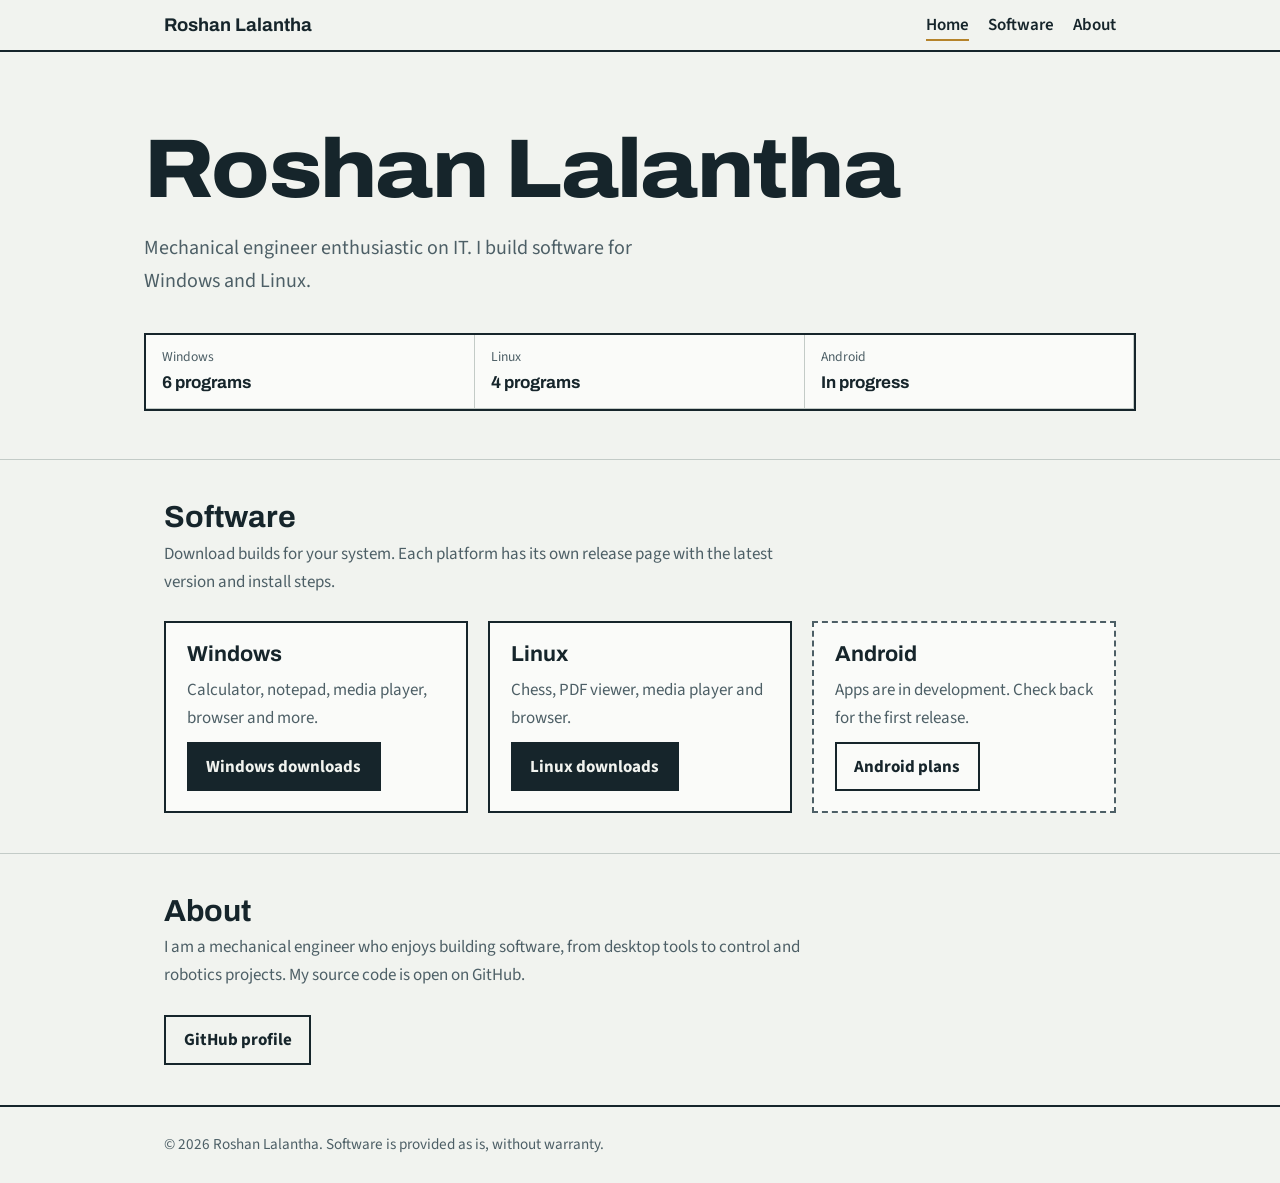
==== index.html @ edd8af74 "Add files via upload" ====
<!DOCTYPE html>
<html lang="en">
<head>
<meta charset="utf-8">
<meta name="viewport" content="width=device-width, initial-scale=1">
<title>Roshan Lalantha | Software</title>
<meta name="description" content="Free Windows and Linux software, with Android apps coming soon, by Roshan Lalantha, mechanical engineer enthusiastic on IT.">
<link rel="preconnect" href="https://fonts.googleapis.com"><link rel="preconnect" href="https://fonts.gstatic.com" crossorigin>
<link href="https://fonts.googleapis.com/css2?family=Archivo:wdth,wght@100..125,400..800&family=Source+Sans+3:wght@400;600&display=swap" rel="stylesheet">
<link rel="stylesheet" href="style.css">
</head>
<body>
<header><div class="wrap">
<a class="brand" href="index.html">Roshan Lalantha</a>
<nav aria-label="Main"><a href="index.html" aria-current="page">Home</a><a href="software.html">Software</a><a href="#about">About</a></nav>
</div></header>
<main>
<div class="wrap hero">
<h1>Roshan Lalantha</h1>
<p>Mechanical engineer enthusiastic on IT. I build software for Windows and Linux.</p>
<div class="block" aria-label="Quick facts">
<div><small>Windows</small><b>6 programs</b></div>
<div><small>Linux</small><b>4 programs</b></div>
<div><small>Android</small><b>In progress</b></div>
</div>
</div>
<section id="software"><div class="wrap">
<h2>Software</h2>
<p class="lead">Download builds for your system. Each platform has its own release page with the latest version and install steps.</p>
<div class="grid">
<div class="item"><h3>Windows</h3><p>Calculator, notepad, media player, browser and more.</p><a class="btn" href="software.html#windows">Windows downloads</a></div>
<div class="item"><h3>Linux</h3><p>Chess, PDF viewer, media player and browser.</p><a class="btn" href="software.html#linux">Linux downloads</a></div>
<div class="item soon"><h3>Android</h3><p>Apps are in development. Check back for the first release.</p><a class="btn alt" href="software.html#android">Android plans</a></div>
</div>
</div></section>
<section id="about"><div class="wrap">
<h2>About</h2>
<p class="lead">I am a mechanical engineer who enjoys building software, from desktop tools to control and robotics projects. My source code is open on GitHub.</p>
<a class="btn alt" href="https://github.com/roshanlalanthaUOM" target="_blank" rel="noopener">GitHub profile</a>
</div></section>
</main>
<footer><div class="wrap">© 2026 Roshan Lalantha. Software is provided as is, without warranty.</div></footer>
</body>
</html>
---- style.css ----
:root{--paper:#f1f3ef;--ink:#16252b;--mute:#4d5f66;--line:#c3cbc7;--teal:#0e6f73;--brass:#b5832b;--card:#fafbf9}
*{box-sizing:border-box}
html{scroll-padding-top:5rem}
body{margin:0;background:var(--paper);color:var(--ink);font:1.0625rem/1.65 "Source Sans 3",system-ui,-apple-system,"Segoe UI",sans-serif}
h1,h2,h3{font-family:"Archivo","Arial Narrow",system-ui,sans-serif;line-height:1.1;margin:0}
a{color:var(--teal)}
a:focus-visible,.btn:focus-visible{outline:3px solid var(--brass);outline-offset:3px}
.wrap{max-width:62rem;margin:0 auto;padding:0 1.25rem}
header{border-bottom:2px solid var(--ink);background:var(--paper);position:sticky;top:0;z-index:5}
header .wrap{display:flex;justify-content:space-between;align-items:center;gap:1rem;flex-wrap:wrap;padding-top:.7rem;padding-bottom:.7rem}
.brand{font:700 1.15rem "Archivo",sans-serif;text-decoration:none;color:var(--ink)}
nav a{margin-left:1.2rem;text-decoration:none;color:var(--ink);font-weight:600;padding-bottom:2px}
nav a[aria-current],nav a:hover{border-bottom:2px solid var(--brass)}
.hero{padding:4.5rem 0 3rem}
.hero h1{font-size:clamp(2.6rem,8vw,5.2rem);font-weight:800;letter-spacing:-.02em;font-stretch:112%}
.hero p{max-width:34rem;font-size:1.25rem;color:var(--mute);margin:1rem 0 0}
.block{display:grid;grid-template-columns:repeat(auto-fit,minmax(11rem,1fr));border:2px solid var(--ink);background:var(--card);margin:2.2rem 0 0}
.block div{padding:.7rem 1rem;border-right:1px solid var(--line);border-bottom:1px solid var(--line)}
.block small{display:block;color:var(--mute);font-size:.85rem}
.block b{font-family:"Archivo",sans-serif}
section{padding:2.5rem 0;border-top:1px solid var(--line)}
section>.wrap>h2{font-size:1.9rem;margin-bottom:.4rem}
.lead{color:var(--mute);max-width:40rem;margin:0 0 1.6rem}
.grid{display:grid;grid-template-columns:repeat(auto-fit,minmax(16rem,1fr));gap:1.25rem}
.item{border:2px solid var(--ink);background:var(--card);padding:1.2rem 1.3rem;display:flex;flex-direction:column;gap:.6rem}
.item h3{font-size:1.35rem}
.item p{margin:0;color:var(--mute)}
.item.soon{border-style:dashed;border-color:var(--mute)}
.btn{display:inline-block;align-self:flex-start;background:var(--ink);color:var(--paper);text-decoration:none;font-weight:700;padding:.55rem 1.1rem;border:2px solid var(--ink);margin-top:auto}
.btn:hover{background:var(--teal);border-color:var(--teal)}
.btn.alt{background:transparent;color:var(--ink)}
.btn.alt:hover{background:var(--ink);color:var(--paper)}
.rows{border:2px solid var(--ink);background:var(--card)}
.rows div{display:grid;grid-template-columns:9rem 1fr;gap:1rem;padding:.65rem 1rem;border-bottom:1px solid var(--line)}
.rows div:last-child{border-bottom:0}
.rows dt{font-weight:700}
.rows dd{margin:0}
code{background:#e3e8e4;padding:.1rem .35rem;font-size:.95em}
pre{background:var(--ink);color:#e8efe9;padding:1rem;overflow-x:auto;margin:.6rem 0 0}
pre code{background:none;padding:0}
.note{border-left:4px solid var(--brass);padding:.2rem 0 .2rem 1rem;color:var(--mute);margin:1.2rem 0 0;max-width:42rem}
footer{border-top:2px solid var(--ink);padding:1.6rem 0;color:var(--mute);font-size:.95rem}
@media(max-width:34rem){.rows div{grid-template-columns:1fr;gap:.1rem}nav a{margin:0 1rem 0 0}}
.item a:not(.btn){font-size:.95rem}
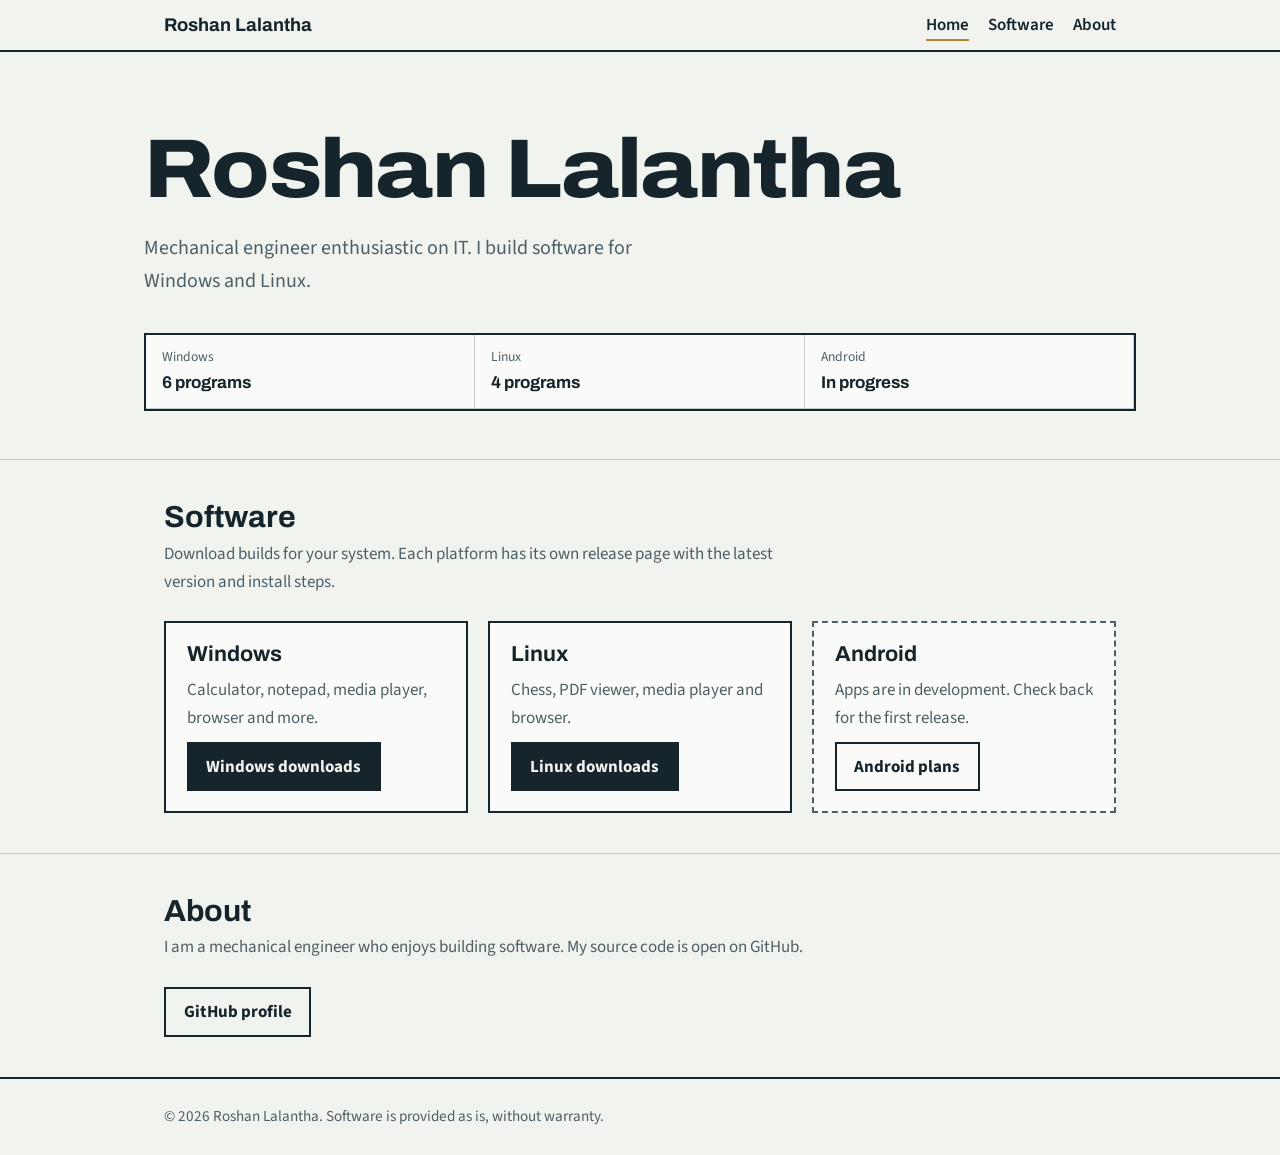
==== commit b0a0b4fb: "Update index.html" ====
--- a/index.html
+++ b/index.html
@@ -35,7 +35,7 @@
 </div></section>
 <section id="about"><div class="wrap">
 <h2>About</h2>
-<p class="lead">I am a mechanical engineer who enjoys building software, from desktop tools to control and robotics projects. My source code is open on GitHub.</p>
+<p class="lead">I am a mechanical engineer who enjoys building software. My source code is open on GitHub.</p>
 <a class="btn alt" href="https://github.com/roshanlalanthaUOM" target="_blank" rel="noopener">GitHub profile</a>
 </div></section>
 </main>
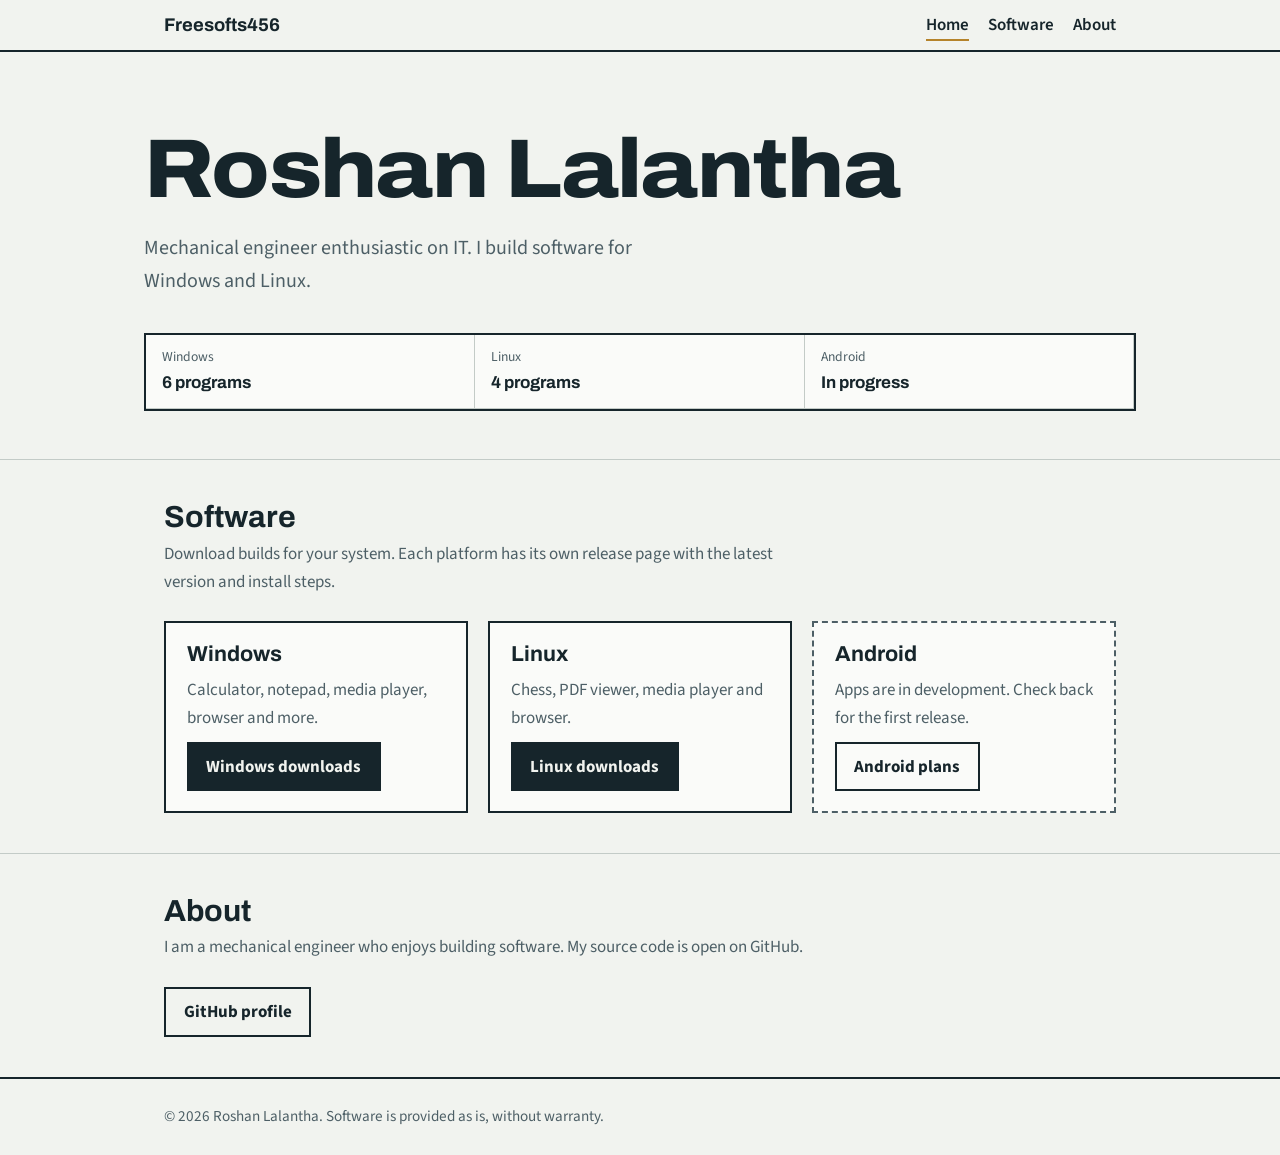
==== commit d0d3c975: "Update index.html" ====
--- a/index.html
+++ b/index.html
@@ -3,15 +3,15 @@
 <head>
 <meta charset="utf-8">
 <meta name="viewport" content="width=device-width, initial-scale=1">
-<title>Roshan Lalantha | Software</title>
-<meta name="description" content="Free Windows and Linux software, with Android apps coming soon, by Roshan Lalantha, mechanical engineer enthusiastic on IT.">
+<title>Free Softwares </title>
+<meta name="description" content="Free Windows and Linux software, with Android apps coming soon">
 <link rel="preconnect" href="https://fonts.googleapis.com"><link rel="preconnect" href="https://fonts.gstatic.com" crossorigin>
 <link href="https://fonts.googleapis.com/css2?family=Archivo:wdth,wght@100..125,400..800&family=Source+Sans+3:wght@400;600&display=swap" rel="stylesheet">
 <link rel="stylesheet" href="style.css">
 </head>
 <body>
 <header><div class="wrap">
-<a class="brand" href="index.html">Roshan Lalantha</a>
+<a class="brand" href="index.html">Freesofts456</a>
 <nav aria-label="Main"><a href="index.html" aria-current="page">Home</a><a href="software.html">Software</a><a href="#about">About</a></nav>
 </div></header>
 <main>
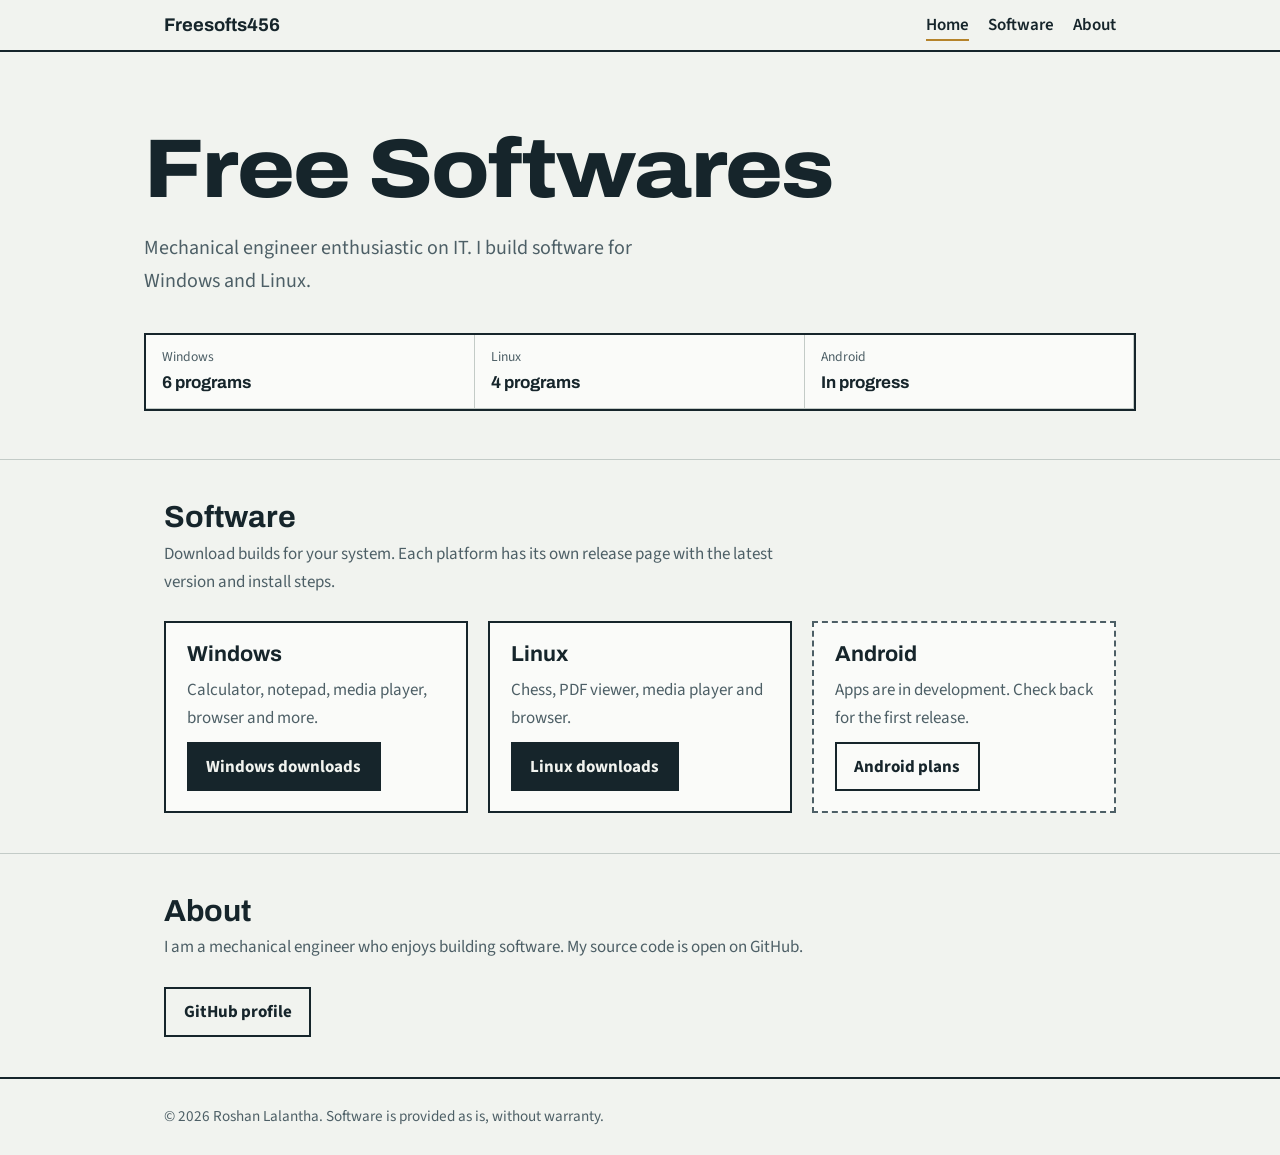
==== commit a6560549: "Update index.html" ====
--- a/index.html
+++ b/index.html
@@ -16,7 +16,7 @@
 </div></header>
 <main>
 <div class="wrap hero">
-<h1>Roshan Lalantha</h1>
+<h1>Free Softwares</h1>
 <p>Mechanical engineer enthusiastic on IT. I build software for Windows and Linux.</p>
 <div class="block" aria-label="Quick facts">
 <div><small>Windows</small><b>6 programs</b></div>
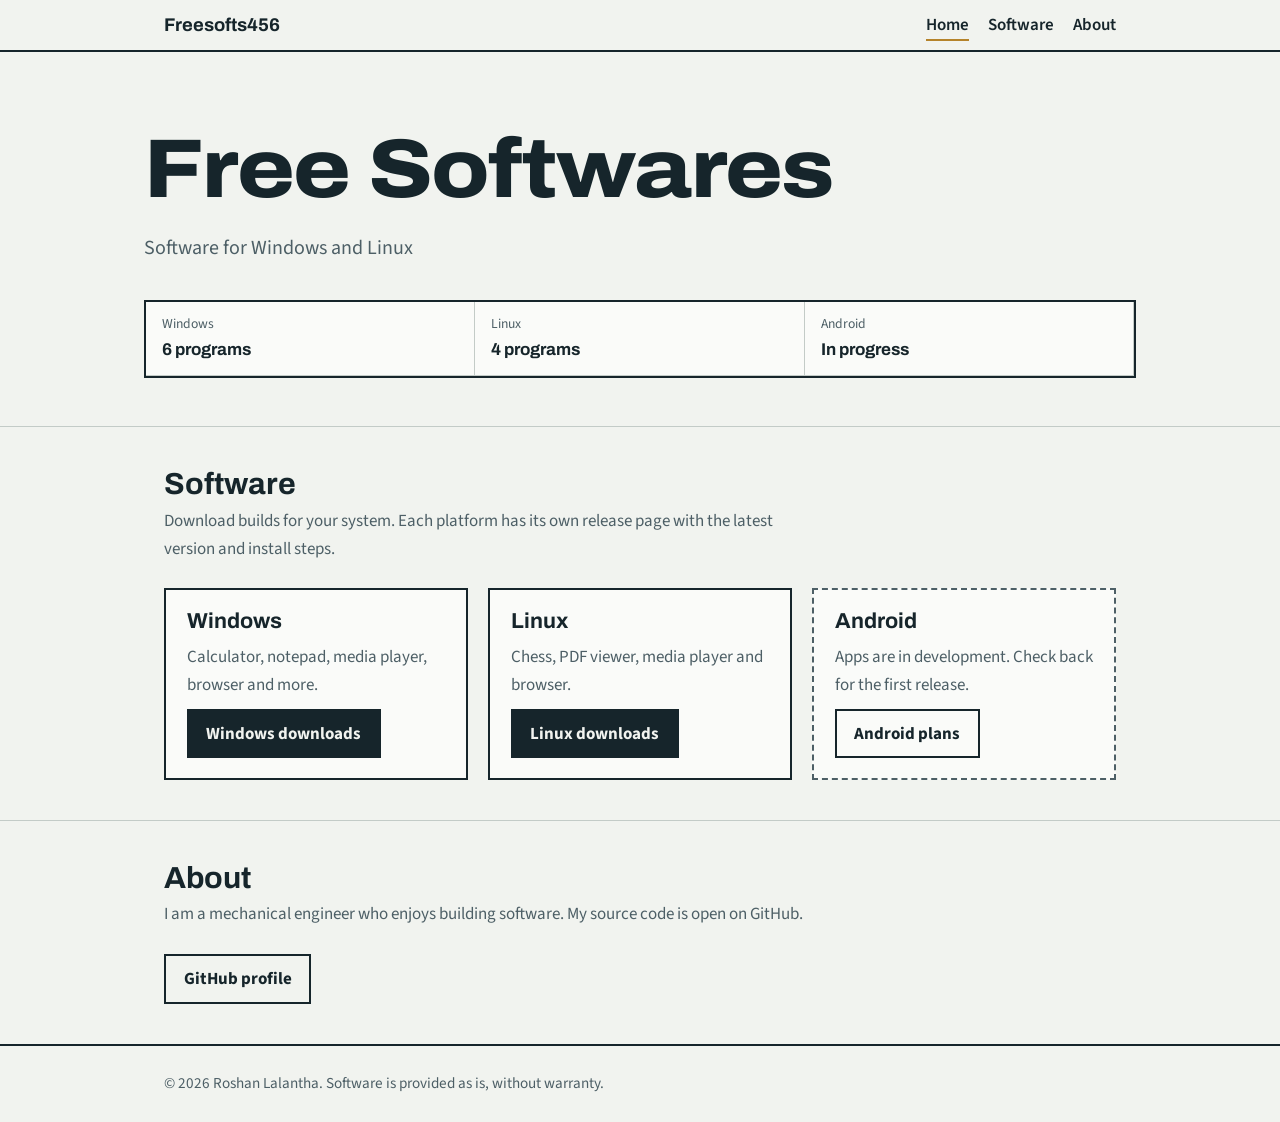
==== commit be7b22fb: "Update index.html" ====
--- a/index.html
+++ b/index.html
@@ -17,7 +17,7 @@
 <main>
 <div class="wrap hero">
 <h1>Free Softwares</h1>
-<p>Mechanical engineer enthusiastic on IT. I build software for Windows and Linux.</p>
+<p>Software for Windows and Linux</p>
 <div class="block" aria-label="Quick facts">
 <div><small>Windows</small><b>6 programs</b></div>
 <div><small>Linux</small><b>4 programs</b></div>
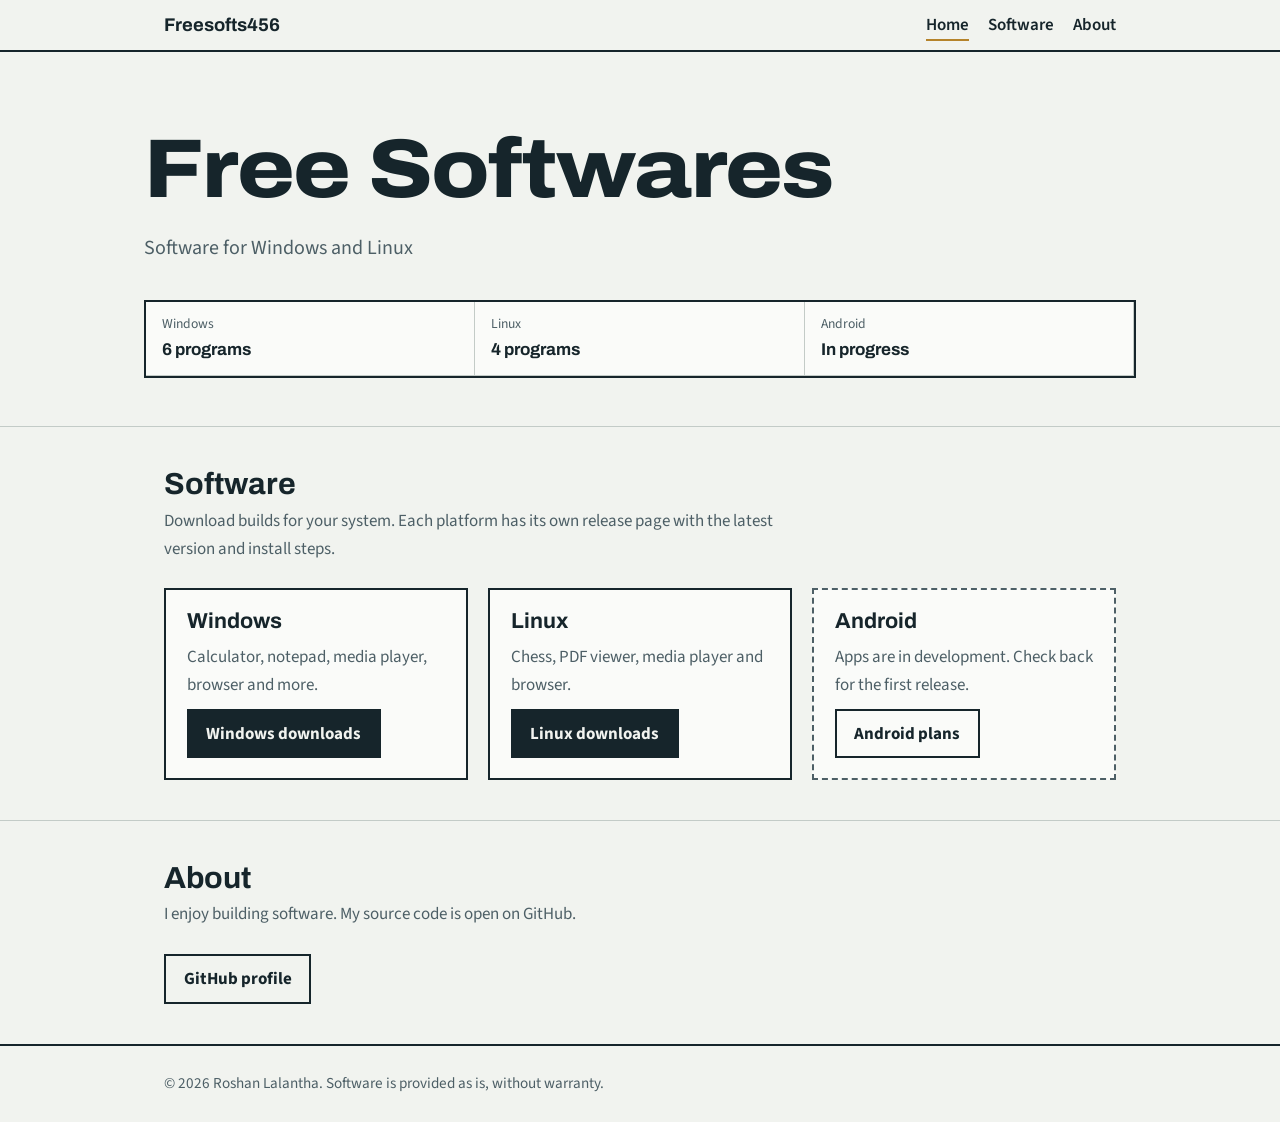
==== commit 6b6e57de: "Update index.html" ====
--- a/index.html
+++ b/index.html
@@ -35,7 +35,7 @@
 </div></section>
 <section id="about"><div class="wrap">
 <h2>About</h2>
-<p class="lead">I am a mechanical engineer who enjoys building software. My source code is open on GitHub.</p>
+<p class="lead">I enjoy building software. My source code is open on GitHub.</p>
 <a class="btn alt" href="https://github.com/roshanlalanthaUOM" target="_blank" rel="noopener">GitHub profile</a>
 </div></section>
 </main>
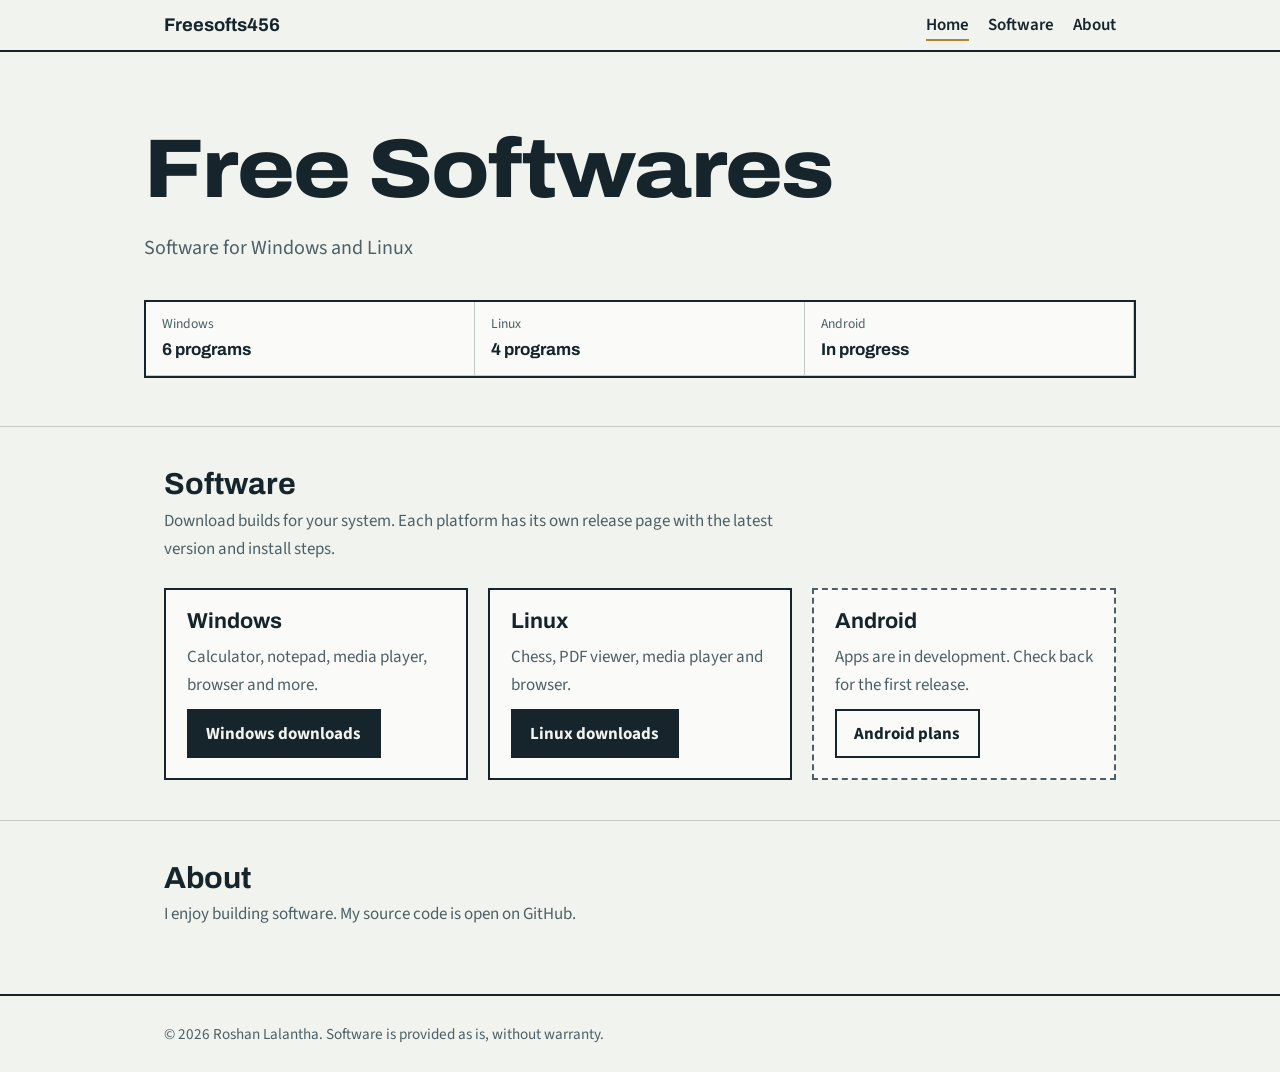
==== commit 4ce3f9b8: "Update index.html" ====
--- a/index.html
+++ b/index.html
@@ -36,7 +36,6 @@
 <section id="about"><div class="wrap">
 <h2>About</h2>
 <p class="lead">I enjoy building software. My source code is open on GitHub.</p>
-<a class="btn alt" href="https://github.com/roshanlalanthaUOM" target="_blank" rel="noopener">GitHub profile</a>
 </div></section>
 </main>
 <footer><div class="wrap">© 2026 Roshan Lalantha. Software is provided as is, without warranty.</div></footer>
